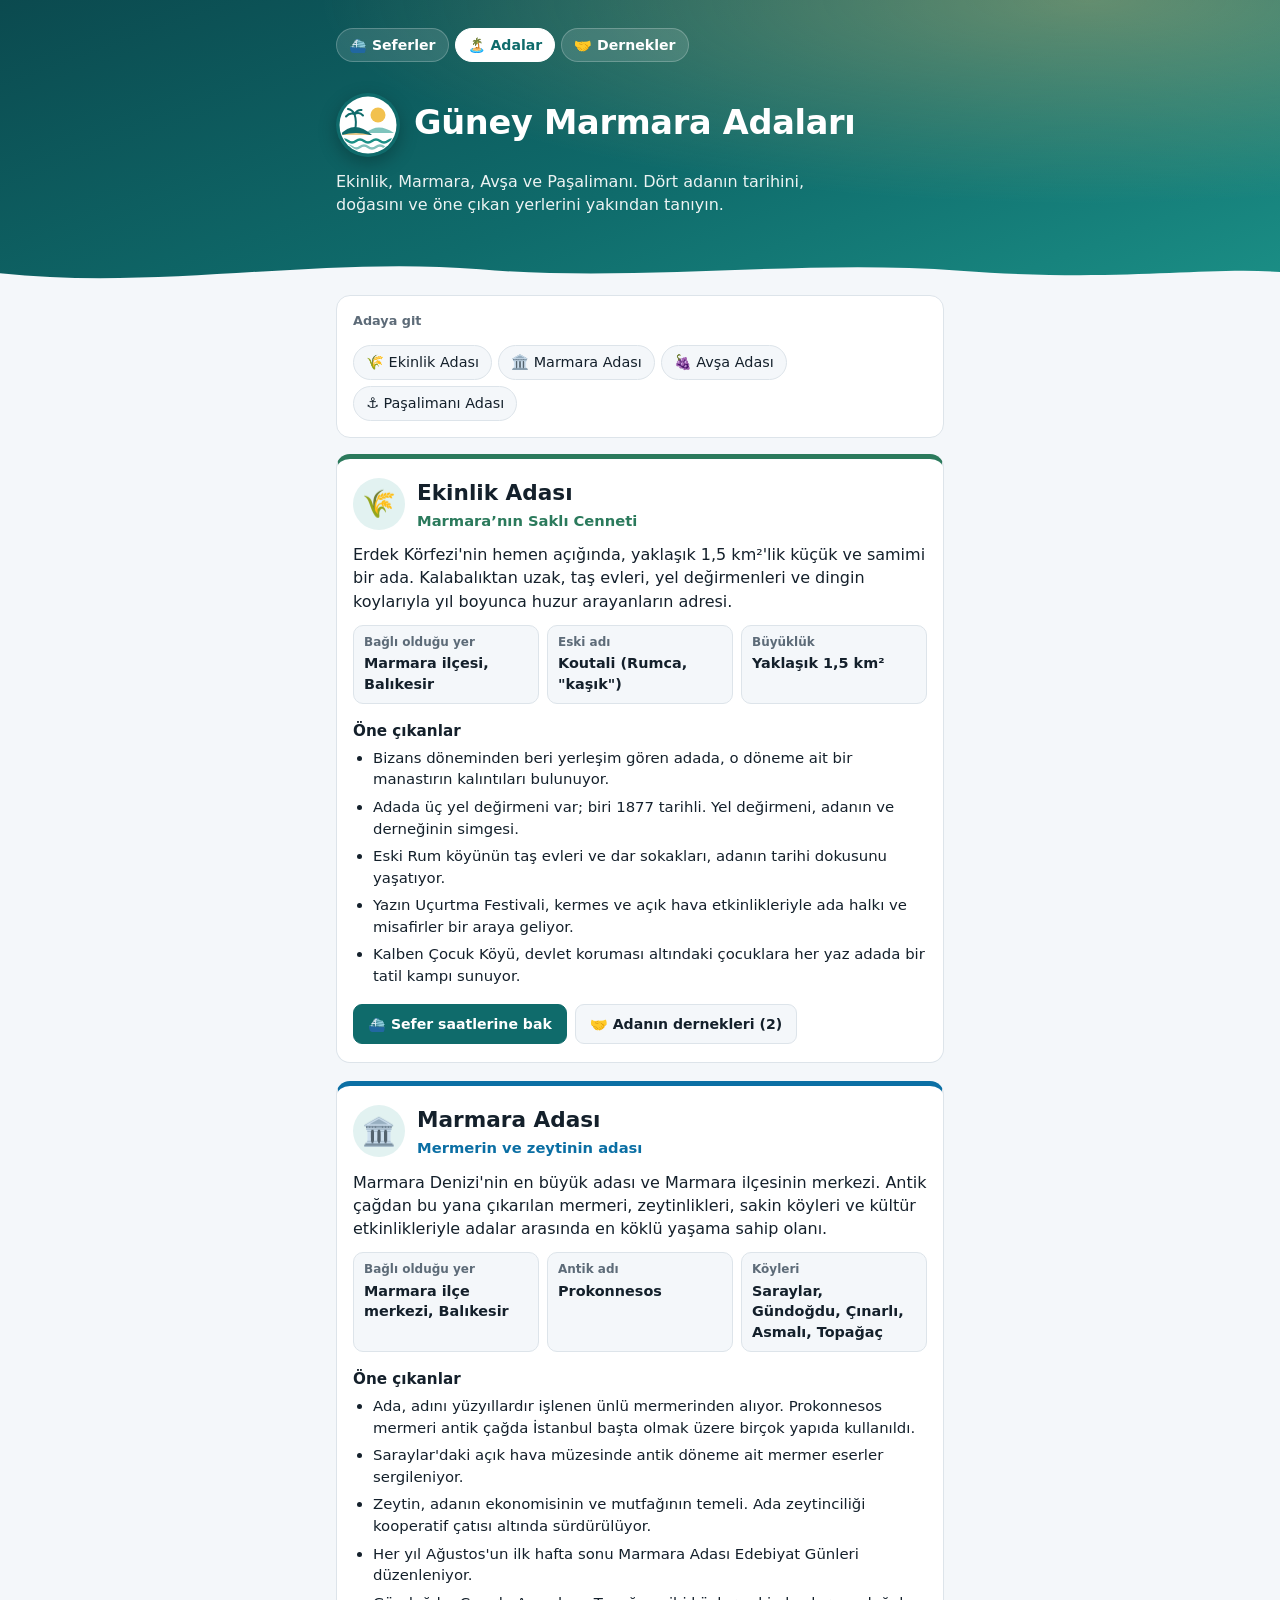
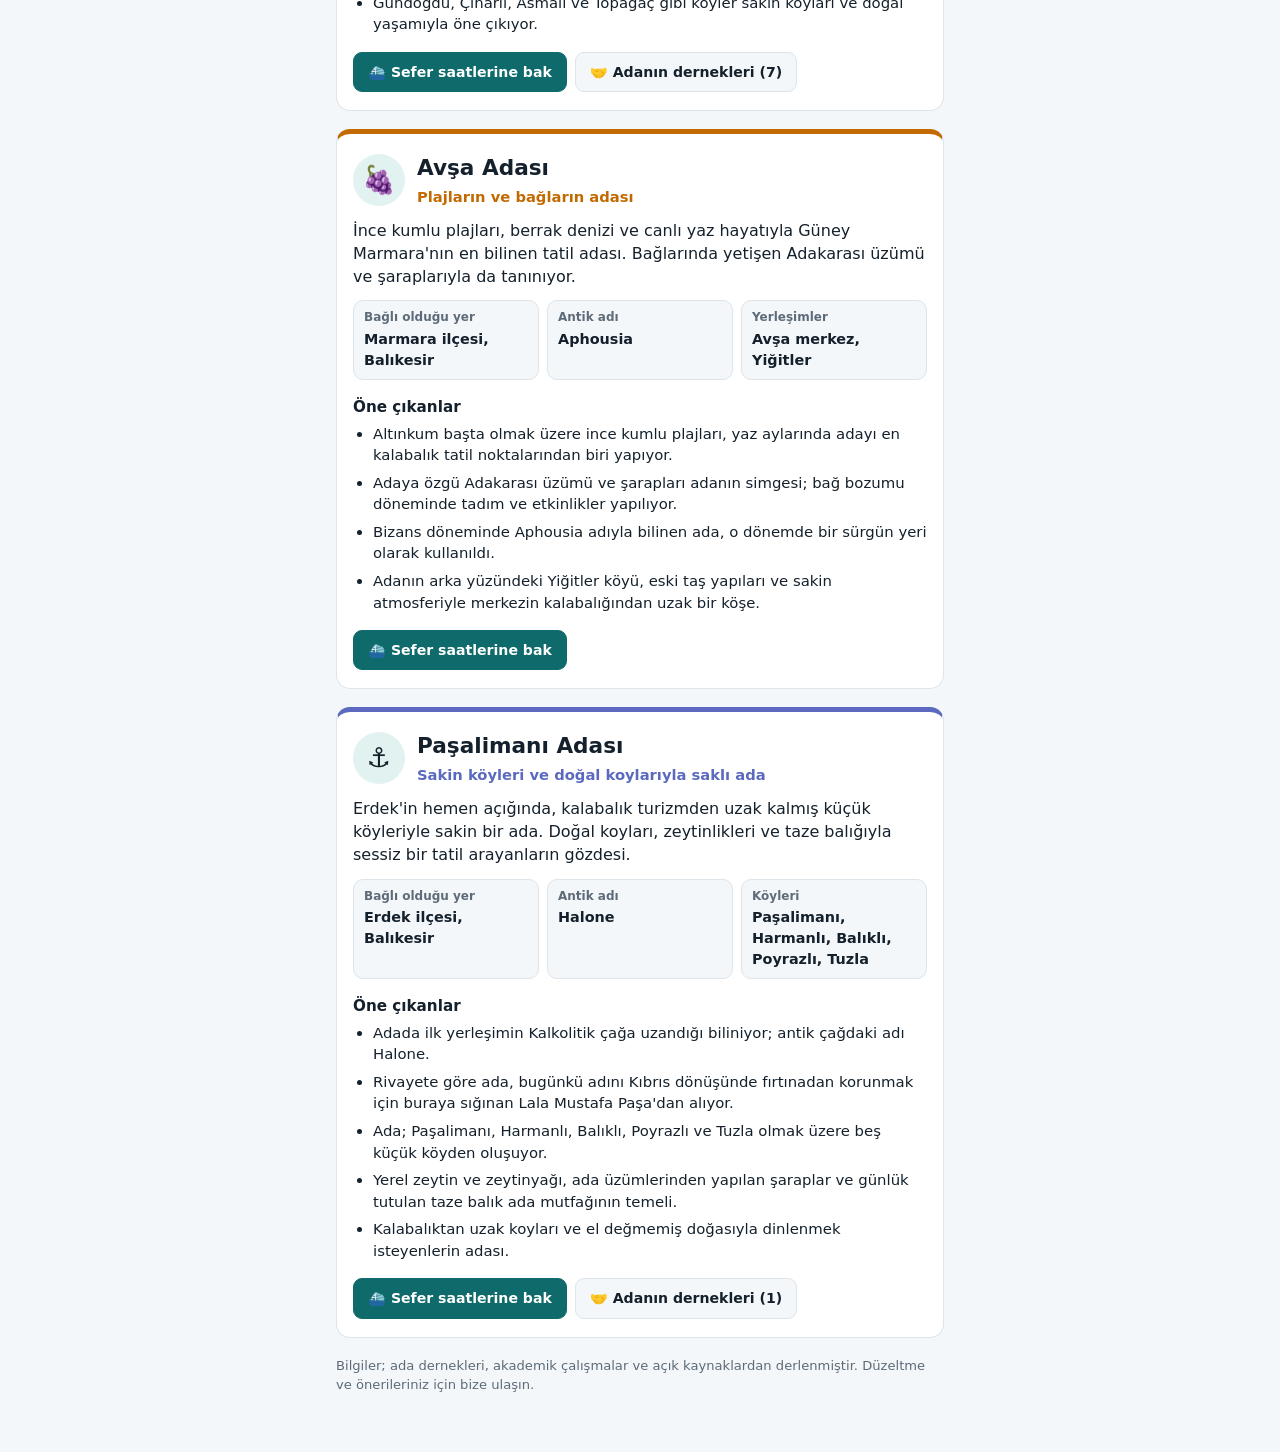
==== adalar.html @ de0a46d1 "Güney Marmara Adaları sitesinin ilk sürümü Sefer saatleri (Gestaş, Marmara RoRo, CNR RoRo), adalar v" ====
<!doctype html>
<html lang="tr">
<head>
<meta charset="utf-8">
<meta name="viewport" content="width=device-width, initial-scale=1">
<title>Güney Marmara Adaları</title>
<link rel="icon" href="assets/logo-ada.svg" type="image/svg+xml">
<link rel="stylesheet" href="assets/stil.css">
</head>
<body class="tema-ada">
<header class="hero">
  <div class="hero-ic">
    <nav class="menu" aria-label="Site menüsü">
      <a href="index.html">⛴️ Seferler</a>
      <a href="adalar.html" aria-current="page">🏝️ Adalar</a>
      <a href="dernekler.html">🤝 Dernekler</a>
    </nav>
    <div class="hero-baslik">
      <img class="logo" src="assets/logo-ada.svg" alt="" width="64" height="64">
      <h1>Güney Marmara Adaları</h1>
    </div>
    <p class="hero-alt">Ekinlik, Marmara, Avşa ve Paşalimanı. Dört adanın tarihini, doğasını ve öne çıkan yerlerini yakından tanıyın.</p>
  </div>
  <svg class="hero-dalga" viewBox="0 0 1440 60" preserveAspectRatio="none" aria-hidden="true">
    <path d="M0,32 C180,58 360,6 540,26 C720,46 900,10 1080,28 C1260,46 1350,22 1440,30 L1440,60 L0,60 Z"></path>
  </svg>
</header>
<main>
  <section class="card">
    <div class="filters-title" style="margin-top:0">Adaya git</div>
    <div class="chips" id="atla"></div>
  </section>
  <div id="adalar"></div>
  <footer><div>Bilgiler; ada dernekleri, akademik çalışmalar ve açık kaynaklardan derlenmiştir. Düzeltme ve önerileriniz için bize ulaşın.</div></footer>
</main>

<script src="data/seferler.js"></script>
<script src="data/dernekler.js"></script>
<script src="data/adalar.js"></script>
<script>
  const $ = id => document.getElementById(id);
  const kacis = s => String(s).replace(/[&<>"]/g, c => ({ "&": "&amp;", "<": "&lt;", ">": "&gt;", '"': "&quot;" })[c]);
  const sefer = window.SEFER_VERISI, dernek = window.DERNEK_VERISI;

  $("atla").innerHTML = ADA_VERISI.adalar.map(a => `<a class="chip" style="text-decoration:none" href="#${a.id}">${a.simge} ${kacis(a.ad)}</a>`).join("");

  $("adalar").innerHTML = ADA_VERISI.adalar.map(a => {
    const dSayi = dernek.dernekler.filter(d => d.ada === a.dernekAdi).length;
    return `
    <article class="ada" id="${a.id}" style="--adarenk:${a.renk}">
      <div class="ada-bas">
        <span class="ada-simge" aria-hidden="true">${a.simge}</span>
        <div>
          <h2>${kacis(a.ad)}</h2>
          <p class="ada-slogan">${kacis(a.slogan)}</p>
        </div>
      </div>
      <p class="ada-ozet">${kacis(a.ozet)}</p>
      <dl class="ada-bilgi">${a.bilgiler.map(([k, v]) => `<div><dt>${kacis(k)}</dt><dd>${kacis(v)}</dd></div>`).join("")}</dl>
      <h3>Öne çıkanlar</h3>
      <ul class="ada-liste">${a.onecikanlar.map(o => `<li>${kacis(o)}</li>`).join("")}</ul>
      <div class="ada-dugmeler">
        <a class="ana" href="index.html?nereden=${a.seferNereden}&nereye=${a.iskeleler[0]}">⛴️ Sefer saatlerine bak</a>
        ${dSayi ? `<a href="dernekler.html?ada=${encodeURIComponent(a.dernekAdi)}">🤝 Adanın dernekleri (${dSayi})</a>` : ""}
      </div>
    </article>`;
  }).join("");
</script>
</body>
</html>
---- assets/stil.css ----
:root {
  --bg: #f4f7fa; --card: #ffffff; --text: #14202b; --muted: #5d6b78;
  --line: #dde4ea; --accent: #0b6fa4; --accent-soft: #e3f1f9; --warn: #8a5a00; --warn-bg: #fff4dc;
  --car: #1d7a46; --car-bg: #e2f4ea; --foot: #6b4fa8; --foot-bg: #eee8f8;
}
@media (prefers-color-scheme: dark) {
  :root {
    --bg: #0f161c; --card: #18222b; --text: #e6edf2; --muted: #93a2ae;
    --line: #2a3742; --accent: #4fb3e8; --accent-soft: #15303f; --warn: #f3c46b; --warn-bg: #352a12;
    --car: #6fd39b; --car-bg: #133222; --foot: #b9a4ee; --foot-bg: #2a2340;
  }
}
* { box-sizing: border-box; }
body { margin: 0; background: var(--bg); color: var(--text);
  font: 16px/1.45 system-ui, -apple-system, "Segoe UI", Roboto, sans-serif; }
main { max-width: 640px; margin: 0 auto; padding: 20px 16px 48px; }
h1 { font-size: 1.5rem; margin: 0 0 4px; }
.sub { color: var(--muted); margin: 0 0 20px; font-size: .95rem; }
.card { background: var(--card); border: 1px solid var(--line); border-radius: 14px; padding: 16px; margin-bottom: 16px; }
.row { display: grid; grid-template-columns: 1fr auto 1fr; gap: 8px; align-items: end; }
label.l { display: block; font-size: .8rem; color: var(--muted); margin-bottom: 4px; font-weight: 600; }
select { width: 100%; font: inherit; padding: 10px; border-radius: 10px; border: 1px solid var(--line);
  background: var(--bg); color: var(--text); }
button { font: inherit; cursor: pointer; }
.swap { border: 1px solid var(--line); background: var(--bg); color: var(--text); border-radius: 10px;
  width: 44px; height: 44px; font-size: 1.1rem; }
.chips { display: flex; gap: 6px; flex-wrap: wrap; margin-top: 14px; }
.chip { border: 1px solid var(--line); background: var(--bg); color: var(--text); border-radius: 999px;
  padding: 6px 12px; font-size: .9rem; display: inline-flex; align-items: center; gap: 6px; }
.chip[aria-pressed="true"] { background: var(--accent); border-color: var(--accent); color: #fff; }
.chip.op[aria-pressed="false"] { opacity: .5; text-decoration: line-through; }
.chip.op[aria-pressed="true"] { background: var(--card); color: var(--text); border-color: var(--opc); box-shadow: inset 0 0 0 1px var(--opc); }
.dot { width: 10px; height: 10px; border-radius: 50%; background: var(--opc); flex: none; }
.filters-title { font-size: .8rem; color: var(--muted); font-weight: 600; margin-top: 14px; }
h2 { font-size: 1.05rem; margin: 0 0 12px; }
.trip { display: grid; grid-template-columns: 1fr auto; gap: 4px 12px; padding: 12px 12px 12px 14px;
  border: 1px solid var(--line); border-left: 5px solid var(--opc); border-radius: 10px; margin-bottom: 10px; }
.t-dep { font-size: 1.5rem; font-weight: 700; font-variant-numeric: tabular-nums; line-height: 1.2; }
.t-arr { text-align: right; color: var(--muted); font-size: .85rem; font-variant-numeric: tabular-nums; }
.t-arr b { color: var(--text); font-size: 1rem; }
.t-meta { grid-column: 1 / -1; display: flex; flex-wrap: wrap; gap: 6px; align-items: center; font-size: .82rem; color: var(--muted); }
.opname { font-weight: 700; color: var(--opc); font-size: .9rem; }
.badge { border-radius: 6px; padding: 2px 8px; font-size: .78rem; font-weight: 600; }
.badge.car { background: var(--car-bg); color: var(--car); }
.badge.foot { background: var(--foot-bg); color: var(--foot); }
.empty { color: var(--muted); padding: 8px 0; }
.note { background: var(--warn-bg); color: var(--warn); border-radius: 10px; padding: 10px 12px; font-size: .88rem; margin-bottom: 16px; }
.note a { color: inherit; }
table { width: 100%; border-collapse: collapse; font-size: .9rem; font-variant-numeric: tabular-nums; margin-bottom: 16px; }
td { padding: 6px 4px; border-top: 1px solid var(--line); vertical-align: top; }
td.tm { font-weight: 600; white-space: nowrap; width: 1%; }
tr.off td { color: var(--muted); opacity: .55; }
tr.hit td { background: var(--accent-soft); }
.ophead { display: flex; align-items: center; gap: 8px; margin: 4px 0 6px; font-weight: 700; }
details summary { cursor: pointer; font-weight: 600; }
footer { color: var(--muted); font-size: .82rem; }
footer a { color: var(--accent); }
footer > div { margin-bottom: 10px; }
a.tel { color: var(--accent); text-decoration: none; font-weight: 600; white-space: nowrap; }
a.tel:hover { text-decoration: underline; }
.hava { display: grid; grid-template-columns: 1fr 1fr; gap: 10px; }
.hv, .hv-deniz { border: 1px solid var(--line); border-radius: 10px; padding: 10px 12px; min-width: 0; }
.hv-deniz { margin-top: 10px; }
.hv.uyari, .hv-deniz.uyari { border-color: var(--warn); background: var(--warn-bg); }
.hv-ad { font-size: .8rem; color: var(--muted); font-weight: 600; }
.hv-ad span { font-weight: 400; }
.hv-ust { display: flex; align-items: center; gap: 8px; margin: 4px 0 2px; }
.hv-ikon { font-size: 1.8rem; line-height: 1; }
.hv-derece { font-size: 1.5rem; font-weight: 700; font-variant-numeric: tabular-nums; }
.hv-derece small { font-size: .95rem; color: var(--muted); font-weight: 600; }
.hv-satir { font-size: .82rem; color: var(--muted); }
.hv-satir b { color: var(--text); }
.hv-deniz .hv-liste { margin-top: 6px; }
.hv-liste { display: grid; grid-template-columns: auto 1fr; gap: 6px 12px; margin: 0; font-size: .9rem; }
.hv-liste dt { color: var(--muted); white-space: nowrap; }
.hv-liste dd { margin: 0; }
.hv-bofor { display: inline-block; font-size: .75rem; font-weight: 700; padding: 1px 6px; border-radius: 6px; background: var(--accent-soft); color: var(--accent); }
.hv-uyari { font-size: .85rem; color: var(--warn); font-weight: 700; margin-top: 8px; }
.t-alt { justify-content: space-between; margin-top: 4px; }
a.bilet { margin-left: auto; background: var(--opc); color: #fff; text-decoration: none; font-weight: 700;
  font-size: .85rem; padding: 7px 14px; border-radius: 8px; white-space: nowrap; }
a.bilet:hover { filter: brightness(1.1); }
.dy-firma { border: 1px solid var(--line); border-left: 5px solid var(--opc); border-radius: 10px; padding: 10px 12px; margin-bottom: 8px; }
.dy-firma .ophead { margin: 0 0 4px; }
.dy { padding: 6px 0; border-top: 1px solid var(--line); font-size: .9rem; }
.dy:first-of-type { border-top: 0; }
.dy-metin { margin-top: 2px; }
.dy-yok { margin: 0; font-size: .88rem; color: var(--muted); }
.dy-tur { display: inline-block; font-size: .75rem; font-weight: 700; padding: 1px 8px; border-radius: 6px;
  background: var(--car-bg); color: var(--car); margin-right: 6px; }
.dy-tur.iptal { background: var(--warn-bg); color: var(--warn); }
.small { font-size: .8rem; color: var(--muted); margin: 4px 0 0; }
.hero { position: relative; color: #fff; overflow: hidden;
  background: radial-gradient(120% 140% at 85% 0%, #2bb3c9 0%, transparent 55%), linear-gradient(160deg, #0a4f7c 0%, #0b6fa4 55%, #1592b8 100%); }
.hero-ic { max-width: 640px; margin: 0 auto; padding: 28px 16px 52px; position: relative; z-index: 1; }
.hero-ust { display: inline-block; font-size: .8rem; font-weight: 600; letter-spacing: .3px;
  background: rgba(255,255,255,.16); border: 1px solid rgba(255,255,255,.25); border-radius: 999px; padding: 4px 12px; }
.hero h1 { font-size: clamp(1.6rem, 6vw, 2.2rem); line-height: 1.15; margin: 4px 0 8px; letter-spacing: -.3px; }
.hero-alt { margin: 0; font-size: 1rem; opacity: .92; max-width: 520px; }
.hero-baslik { display: flex; align-items: center; gap: 14px; }
.logo { width: 64px; height: 64px; flex: none; border-radius: 50%; box-shadow: 0 6px 18px rgba(0,0,0,.25); }
@media (max-width: 420px) { .logo { width: 52px; height: 52px; } }
.hero-dalga { position: absolute; left: 0; bottom: -1px; width: 100%; height: 40px; }
.hero-dalga path { fill: var(--bg); }
main { padding-top: 4px; }

/* Site menüsü (başlık içinde) */
.menu { display: flex; gap: 6px; flex-wrap: wrap; margin-bottom: 18px; }
.menu a { color: #fff; text-decoration: none; font-size: .88rem; font-weight: 600; padding: 6px 12px; border-radius: 999px;
  background: rgba(255,255,255,.12); border: 1px solid rgba(255,255,255,.22); }
.menu a:hover { background: rgba(255,255,255,.22); }
.menu a[aria-current="page"] { background: #fff; color: #0a4f7c; border-color: #fff; }

/* Dernekler sayfası */
.filtre-ada { margin-top: 0; }
.dernek { border: 1px solid var(--line); border-radius: 12px; padding: 16px; margin-bottom: 12px; background: var(--card); }
.dernek-ust { display: flex; align-items: flex-start; justify-content: space-between; gap: 10px; }
.dernek h2 { font-size: 1.05rem; margin: 0; line-height: 1.3; }
.ada-rozet { flex: none; font-size: .78rem; font-weight: 700; padding: 3px 10px; border-radius: 999px; background: var(--accent-soft); color: var(--accent); white-space: nowrap; }
.dernek-konum { font-size: .82rem; color: var(--muted); margin: 4px 0 0; }
.dernek p.tanim { margin: 10px 0 0; font-size: .93rem; }
.dernek-calisma { display: flex; flex-wrap: wrap; gap: 6px; margin-top: 10px; }
.dernek-calisma span { font-size: .78rem; padding: 3px 8px; border-radius: 6px; background: var(--bg); border: 1px solid var(--line); color: var(--muted); }
.dernek-linkler { display: flex; flex-wrap: wrap; gap: 8px; margin-top: 14px; }
.dernek-linkler a { font-size: .85rem; font-weight: 600; text-decoration: none; padding: 7px 12px; border-radius: 8px; border: 1px solid var(--line); color: var(--text); background: var(--bg); }
.dernek-linkler a.ana { background: var(--accent); border-color: var(--accent); color: #fff; }
.dernek-linkler a:hover { filter: brightness(1.05); border-color: var(--accent); }

/* Dernekler sayfası teması: kum beji */
.tema-dernek { --accent: #7d6a50; --accent-soft: #f4efe6; }
@media (prefers-color-scheme: dark) { .tema-dernek { --accent: #d6c3a3; --accent-soft: #332b20; } }
.tema-dernek .hero {
  background: radial-gradient(120% 140% at 85% 0%, rgba(255,255,255,.18) 0%, transparent 50%), linear-gradient(160deg, #6b5a45 0%, #8f7a5e 55%, #b4a083 100%); }
.tema-dernek .menu a[aria-current="page"] { color: #6b5a45; }
.tema-dernek .chip[aria-pressed="true"] { background: var(--accent); border-color: var(--accent); color: #fff; }
@media (prefers-color-scheme: dark) { .tema-dernek .chip[aria-pressed="true"], .tema-dernek .dernek-linkler a.ana { color: #0f161c; } }
.dernek-logo { width: 64px; height: 64px; flex: none; object-fit: contain; border-radius: 12px; background: #fff; border: 1px solid var(--line); padding: 4px; }
.dernek-bas { display: flex; gap: 12px; align-items: center; min-width: 0; }
@media (max-width: 420px) { .dernek-ust { flex-direction: column-reverse; } }
.dernek-logo-yok { display: flex; align-items: center; justify-content: center; font-weight: 800; font-size: 1.3rem; letter-spacing: .5px;
  color: #fff; background: var(--accent); border-color: var(--accent); }

/* Adalar sayfası teması: deniz turkuazı ve kum */
.tema-ada { --accent: #0f6b6b; --accent-soft: #e2f2f1; }
@media (prefers-color-scheme: dark) { .tema-ada { --accent: #5fc9c3; --accent-soft: #123536; } }
.tema-ada .hero {
  background: radial-gradient(120% 140% at 85% 0%, rgba(240,200,120,.38) 0%, transparent 50%), linear-gradient(160deg, #0b4a4f 0%, #0f6b6b 55%, #1b8f86 100%); }
.tema-ada .menu a[aria-current="page"] { color: #0f6b6b; }
.ada-atla { display: flex; flex-wrap: wrap; gap: 8px; margin-top: 16px; }
.ada-atla a { color: #fff; text-decoration: none; font-weight: 600; font-size: .88rem; padding: 6px 12px; border-radius: 8px; background: rgba(0,0,0,.18); }
.ada-atla a:hover { background: rgba(0,0,0,.28); }
.ada { background: var(--card); border: 1px solid var(--line); border-top: 5px solid var(--adarenk); border-radius: 14px; padding: 18px 16px; margin-bottom: 18px; scroll-margin-top: 12px; }
.ada-bas { display: flex; align-items: center; gap: 12px; }
.ada-simge { width: 52px; height: 52px; flex: none; display: flex; align-items: center; justify-content: center; font-size: 1.7rem; border-radius: 50%; background: var(--accent-soft); }
.ada h2 { font-size: 1.35rem; margin: 0; }
.ada-slogan { margin: 2px 0 0; color: var(--adarenk); font-weight: 600; font-size: .92rem; }
@media (prefers-color-scheme: dark) { .ada-slogan { color: var(--accent); } }
.ada-ozet { margin: 12px 0; }
.ada-bilgi { display: grid; grid-template-columns: repeat(auto-fit, minmax(170px, 1fr)); gap: 8px; margin: 0 0 6px; }
.ada-bilgi div { background: var(--bg); border: 1px solid var(--line); border-radius: 10px; padding: 8px 10px; }
.ada-bilgi dt { font-size: .75rem; color: var(--muted); font-weight: 600; }
.ada-bilgi dd { margin: 2px 0 0; font-size: .9rem; font-weight: 600; }
.ada h3 { font-size: .95rem; margin: 16px 0 6px; }
.ada-liste { margin: 0; padding-left: 20px; }
.ada-liste li { margin-bottom: 6px; font-size: .93rem; }
.ada-dugmeler { display: flex; flex-wrap: wrap; gap: 8px; margin-top: 16px; }
.ada-dugmeler a { font-size: .88rem; font-weight: 600; text-decoration: none; padding: 9px 14px; border-radius: 9px; border: 1px solid var(--line); color: var(--text); background: var(--bg); }
.ada-dugmeler a.ana { background: var(--accent); border-color: var(--accent); color: #fff; }
@media (prefers-color-scheme: dark) { .ada-dugmeler a.ana { color: #0f161c; } }

/* Tüm sayfalarda başlık alanı aynı boyutta: başlık 2 satır, alt yazı 3 satır yer kaplar */
.hero h1 { font-size: clamp(1.3rem, 5.5vw, 2.1rem); min-height: 2.3em; display: flex; align-items: center; margin: 4px 0 8px; }
.hero-alt { min-height: 4.35em; }

/* Dernek kartları ve ada düğmeleri: her ada kendi rengiyle (Adalar sayfasındaki renkler) */
.dernek-renkli { border-left: 5px solid var(--accent); }
.dernek-renkli .ada-rozet { background: var(--accent-soft); color: var(--accent); }
.ada-chip:not([aria-pressed="true"]) { border-color: var(--accent); }
@media (prefers-color-scheme: dark) {
  .dernek-renkli .ada-rozet { color: #fff; background: var(--accent); }
  .tema-dernek .dernek-renkli .dernek-linkler a.ana, .tema-dernek .ada-chip[aria-pressed="true"] { color: #fff; }
}
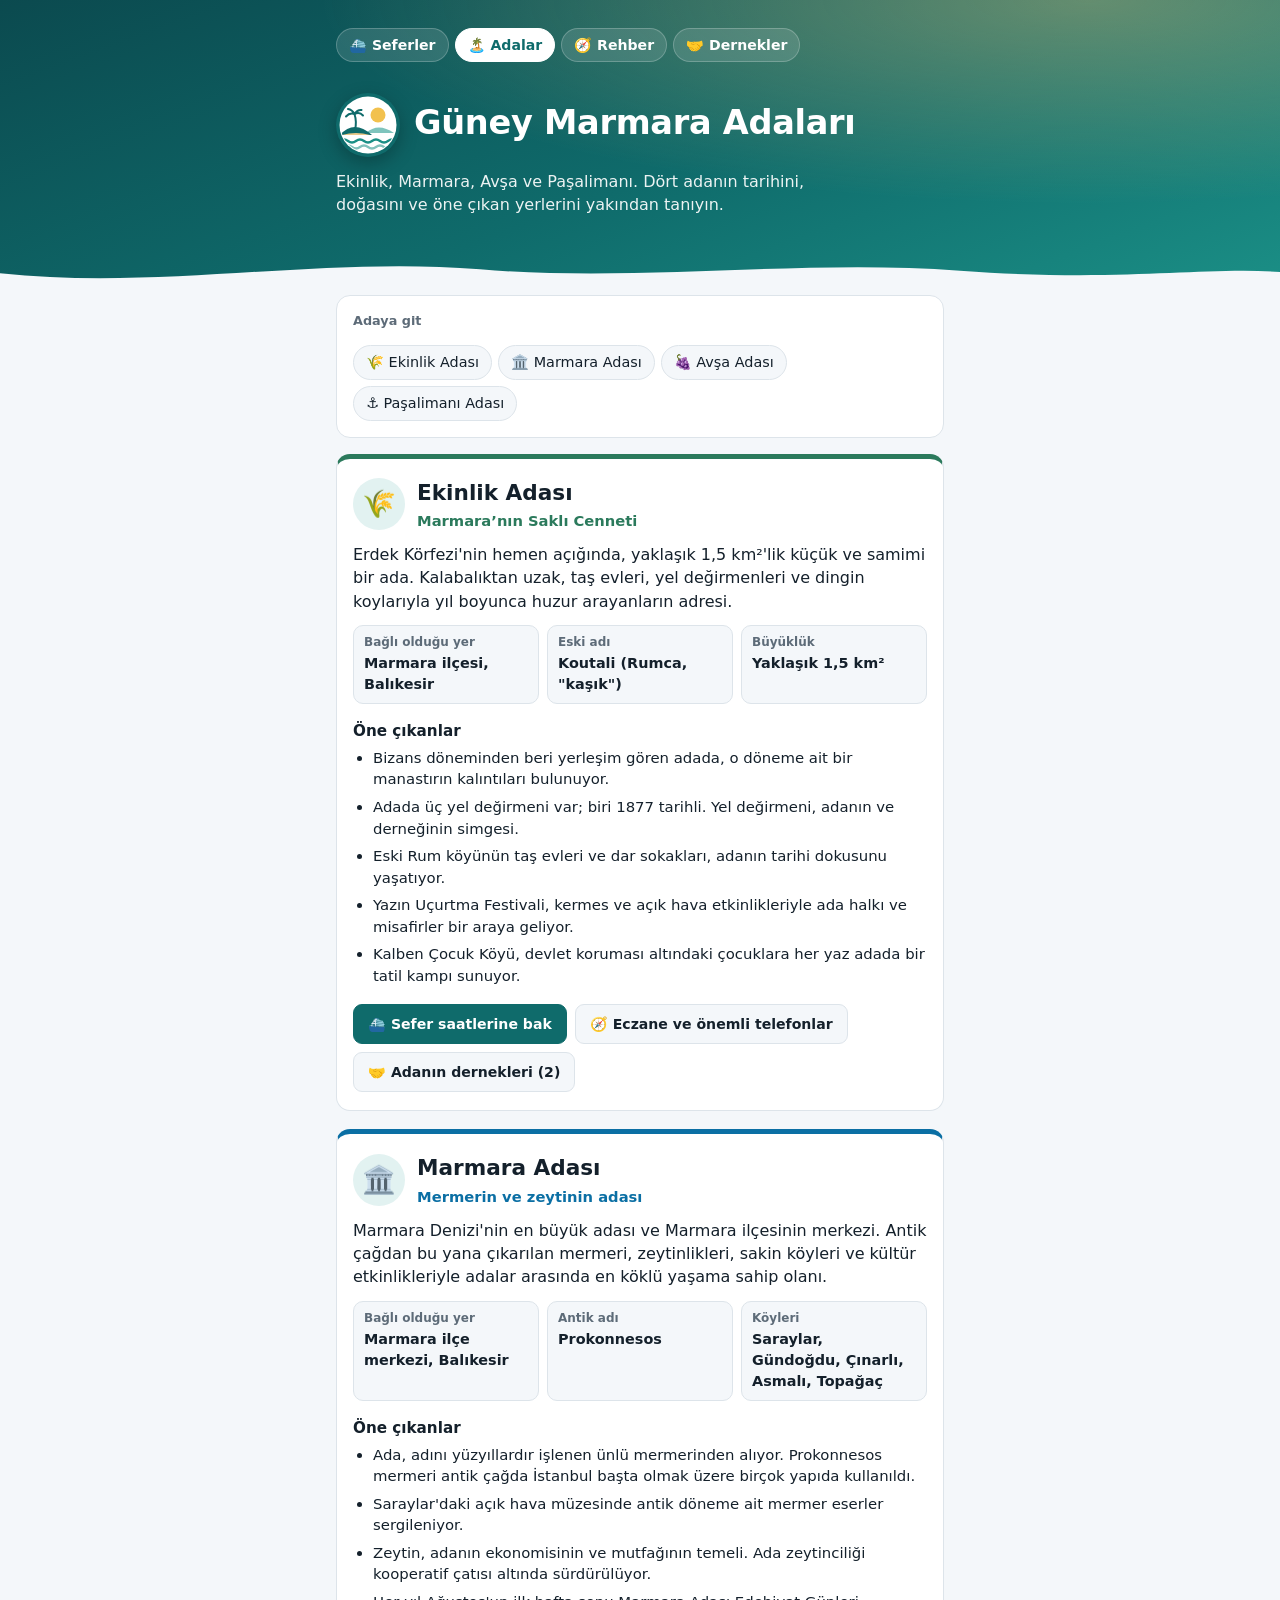
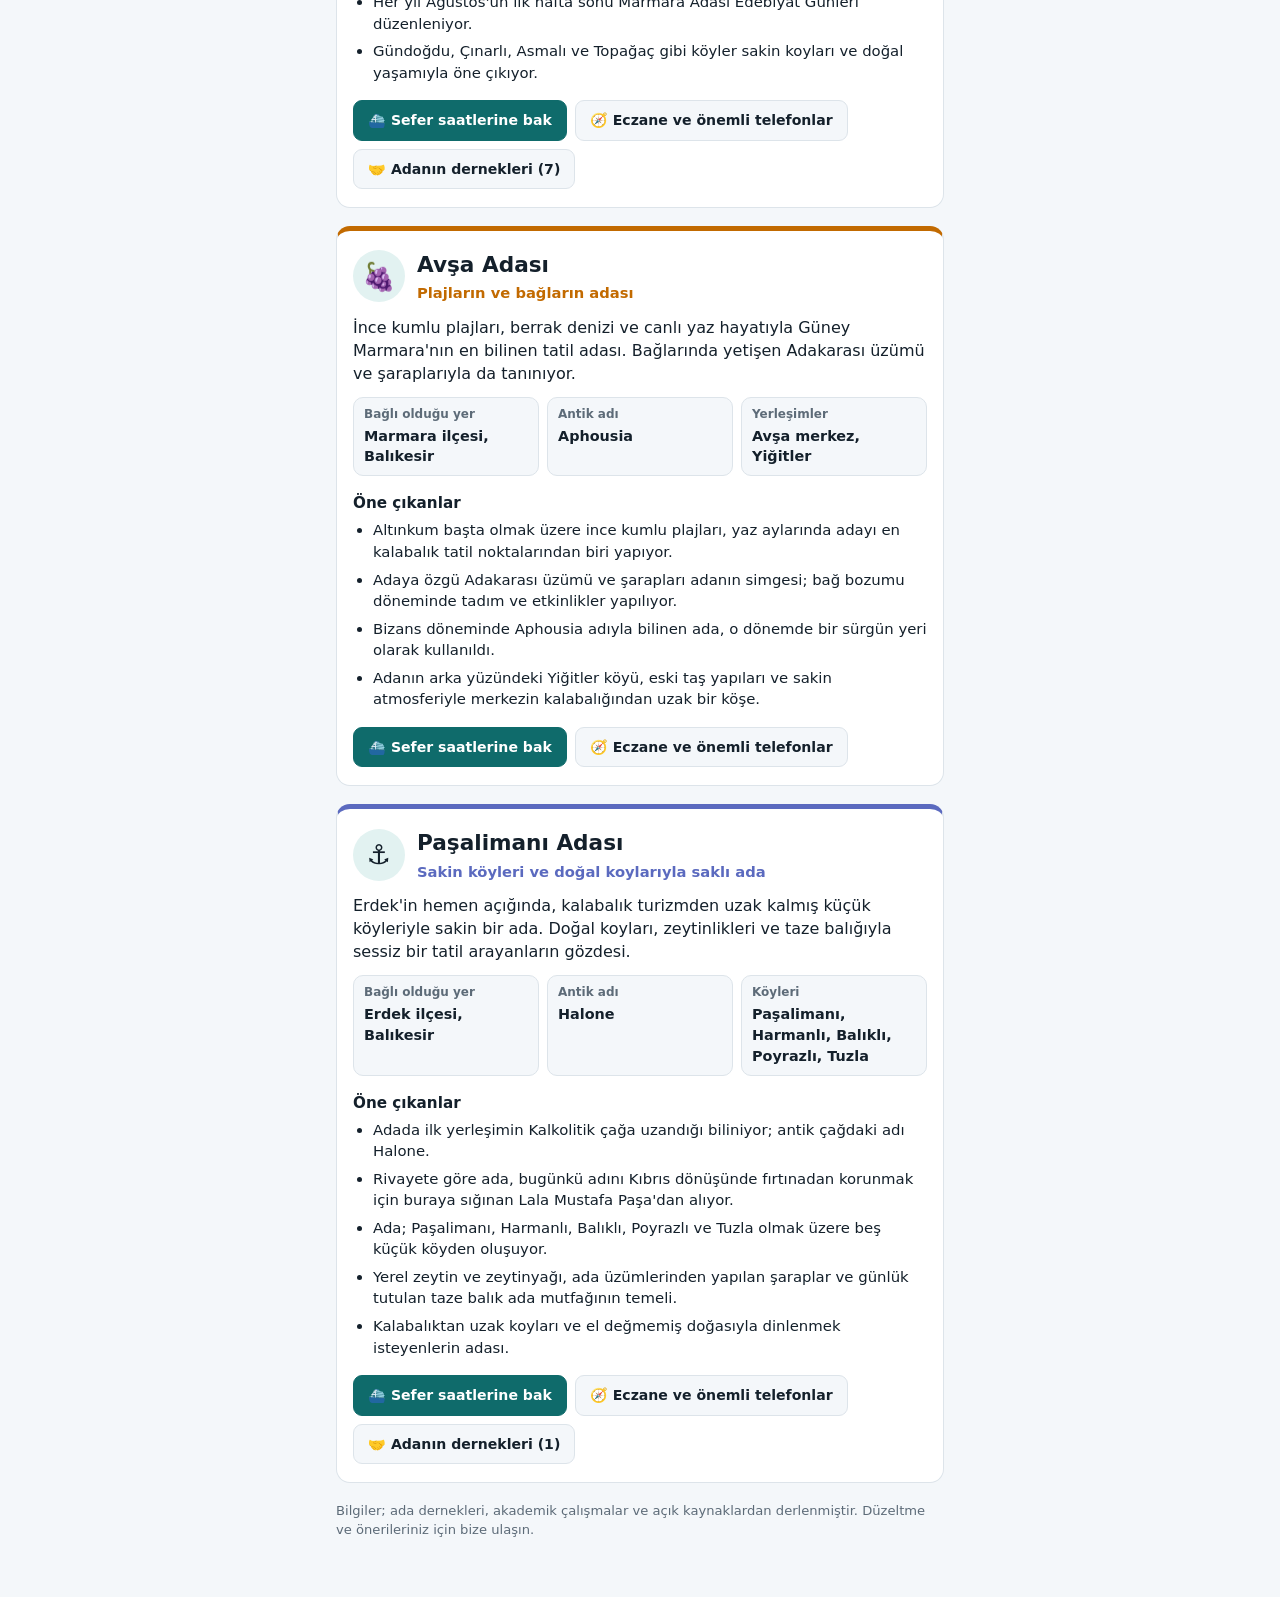
==== commit c85f7b14: "Ada rehberi, adalardaki nöbetçi eczane ve İDO yaz seferleri - rehber.html: her ada için önemli telef" ====
--- a/adalar.html
+++ b/adalar.html
@@ -6,6 +6,13 @@
 <title>Güney Marmara Adaları</title>
 <link rel="icon" href="assets/logo-ada.svg" type="image/svg+xml">
 <link rel="stylesheet" href="assets/stil.css">
+<link rel="manifest" href="manifest.webmanifest">
+<meta name="theme-color" content="#0b3a5b">
+<link rel="apple-touch-icon" href="assets/ikon/apple-touch-icon.png">
+<meta name="apple-mobile-web-app-title" content="Adalar">
+<meta name="apple-mobile-web-app-capable" content="yes">
+<meta name="mobile-web-app-capable" content="yes">
+<script src="assets/pwa.js"></script>
 </head>
 <body class="tema-ada">
 <header class="hero">
@@ -13,6 +20,7 @@
     <nav class="menu" aria-label="Site menüsü">
       <a href="index.html">⛴️ Seferler</a>
       <a href="adalar.html" aria-current="page">🏝️ Adalar</a>
+      <a href="rehber.html">🧭 Rehber</a>
       <a href="dernekler.html">🤝 Dernekler</a>
     </nav>
     <div class="hero-baslik">
@@ -61,6 +69,7 @@
       <ul class="ada-liste">${a.onecikanlar.map(o => `<li>${kacis(o)}</li>`).join("")}</ul>
       <div class="ada-dugmeler">
         <a class="ana" href="index.html?nereden=${a.seferNereden}&nereye=${a.iskeleler[0]}">⛴️ Sefer saatlerine bak</a>
+        <a href="rehber.html?ada=${a.id}">🧭 Eczane ve önemli telefonlar</a>
         ${dSayi ? `<a href="dernekler.html?ada=${encodeURIComponent(a.dernekAdi)}">🤝 Adanın dernekleri (${dSayi})</a>` : ""}
       </div>
     </article>`;
--- a/assets/stil.css
+++ b/assets/stil.css
@@ -80,6 +80,51 @@
 a.bilet { margin-left: auto; background: var(--opc); color: #fff; text-decoration: none; font-weight: 700;
   font-size: .85rem; padding: 7px 14px; border-radius: 8px; white-space: nowrap; }
 a.bilet:hover { filter: brightness(1.1); }
+/* Sefer kartı: takvim ve paylaş düğmeleri */
+.eylemler { display: flex; flex-wrap: wrap; gap: 6px; margin-left: auto; }
+.eylemler + a.bilet { margin-left: 0; }
+.eylem { font: inherit; font-size: .8rem; font-weight: 600; color: var(--text); background: var(--card);
+  border: 1px solid var(--line); border-radius: 8px; padding: 6px 10px; cursor: pointer; white-space: nowrap; }
+.eylem:hover { border-color: var(--opc); color: var(--opc); }
+/* "Şimdi": sonraki gemi kutusu */
+.simdi { display: flex; align-items: center; gap: 12px; margin: 0 0 12px; padding: 10px 14px;
+  background: var(--accent-soft); border: 1px solid var(--line); border-left: 5px solid var(--opc); border-radius: 10px; }
+.simdi-ikon { font-size: 1.6rem; line-height: 1; }
+.simdi-metin { flex: 1; min-width: 0; }
+.simdi-ust { font-size: .78rem; color: var(--muted); }
+.simdi-saat { font-size: 1.35rem; font-weight: 800; letter-spacing: .5px; }
+.simdi.yakin { background: var(--warn-bg); }
+.simdi.yakin b { color: var(--warn); }
+.simdi-git { font: inherit; font-size: .8rem; font-weight: 700; color: var(--accent); background: none;
+  border: 1px solid var(--accent); border-radius: 8px; padding: 5px 10px; cursor: pointer; }
+/* Yön takibi */
+.sonuc-ust { display: flex; align-items: center; justify-content: space-between; gap: 8px; flex-wrap: wrap; margin-bottom: 10px; }
+.sonuc-ust h2 { margin: 0; }
+.takip-dugme { font: inherit; font-size: .82rem; font-weight: 700; color: var(--accent); background: var(--card);
+  border: 1px solid var(--accent); border-radius: 999px; padding: 6px 12px; cursor: pointer; white-space: nowrap; }
+.takip-dugme[aria-pressed="true"] { background: var(--accent); color: #fff; }
+.takip { border: 1px solid var(--line); border-radius: 10px; padding: 10px 12px; margin-bottom: 8px; }
+.takip.uyari { background: var(--warn-bg); border-color: var(--warn); }
+.takip-ust { display: flex; align-items: center; gap: 8px; flex-wrap: wrap; }
+.takip-ust a { font-weight: 700; color: var(--text); text-decoration: none; }
+.takip-ust a:hover { text-decoration: underline; }
+.takip-durum { font-size: .82rem; color: var(--muted); }
+.takip.uyari .takip-durum { color: var(--warn); font-weight: 700; }
+.takip-sil { margin-left: auto; font: inherit; background: none; border: 0; color: var(--muted); cursor: pointer; padding: 2px 6px; font-size: 1rem; }
+.takip-duyuru { margin-top: 8px; padding: 8px 10px; border-left: 4px solid var(--opc); background: var(--card); border-radius: 6px; font-size: .88rem; }
+/* Uygulama (PWA): yükleme önerisi ve internet yok uyarısı */
+.yukle-serit { position: fixed; left: 12px; right: 12px; bottom: 12px; z-index: 50; max-width: 560px; margin: 0 auto;
+  display: flex; align-items: center; gap: 10px; padding: 10px 12px; background: var(--card); color: var(--text);
+  border: 1px solid var(--line); border-radius: 14px; box-shadow: 0 8px 28px rgba(0, 0, 0, .18); font-size: .85rem; }
+.yukle-serit img { border-radius: 50%; flex: none; }
+.yukle-metin { flex: 1; min-width: 0; }
+.yukle-evet { font: inherit; font-weight: 700; color: #fff; background: #0b3a5b; border: 0; border-radius: 8px; padding: 8px 14px; cursor: pointer; }
+.yukle-kapat { font: inherit; background: none; border: 0; color: var(--muted); cursor: pointer; font-size: 1rem; padding: 4px; }
+.cevrimdisi { position: sticky; top: 0; z-index: 60; background: var(--warn-bg); color: var(--warn); text-align: center;
+  font-size: .85rem; font-weight: 700; padding: 8px 12px; border-bottom: 1px solid var(--warn); }
+.trip.siradaki { box-shadow: 0 0 0 2px var(--opc); }
+.trip.siradaki .t-dep::after { content: "Sıradaki"; margin-left: 8px; vertical-align: middle; font-size: .7rem; font-weight: 700;
+  color: #fff; background: var(--opc); padding: 2px 7px; border-radius: 6px; }
 .dy-firma { border: 1px solid var(--line); border-left: 5px solid var(--opc); border-radius: 10px; padding: 10px 12px; margin-bottom: 8px; }
 .dy-firma .ophead { margin: 0 0 4px; }
 .dy { padding: 6px 0; border-top: 1px solid var(--line); font-size: .9rem; }
@@ -103,80 +148,102 @@
 .hero-dalga { position: absolute; left: 0; bottom: -1px; width: 100%; height: 40px; }
 .hero-dalga path { fill: var(--bg); }
 main { padding-top: 4px; }
+
+/* Site menüsü (başlık içinde) */
+.menu { display: flex; gap: 6px; flex-wrap: wrap; margin-bottom: 18px; }
+.menu a { color: #fff; text-decoration: none; font-size: .88rem; font-weight: 600; padding: 6px 12px; border-radius: 999px;
+  background: rgba(255,255,255,.12); border: 1px solid rgba(255,255,255,.22); }
+.menu a:hover { background: rgba(255,255,255,.22); }
+.menu a[aria-current="page"] { background: #fff; color: #0a4f7c; border-color: #fff; }
+
+/* Dernekler sayfası */
+.filtre-ada { margin-top: 0; }
+.dernek { border: 1px solid var(--line); border-radius: 12px; padding: 16px; margin-bottom: 12px; background: var(--card); }
+.dernek-ust { display: flex; align-items: flex-start; justify-content: space-between; gap: 10px; }
+.dernek h2 { font-size: 1.05rem; margin: 0; line-height: 1.3; }
+.ada-rozet { flex: none; font-size: .78rem; font-weight: 700; padding: 3px 10px; border-radius: 999px; background: var(--accent-soft); color: var(--accent); white-space: nowrap; }
+.dernek-konum { font-size: .82rem; color: var(--muted); margin: 4px 0 0; }
+.dernek p.tanim { margin: 10px 0 0; font-size: .93rem; }
+.dernek-calisma { display: flex; flex-wrap: wrap; gap: 6px; margin-top: 10px; }
+.dernek-calisma span { font-size: .78rem; padding: 3px 8px; border-radius: 6px; background: var(--bg); border: 1px solid var(--line); color: var(--muted); }
+.dernek-linkler { display: flex; flex-wrap: wrap; gap: 8px; margin-top: 14px; }
+.dernek-linkler a { font-size: .85rem; font-weight: 600; text-decoration: none; padding: 7px 12px; border-radius: 8px; border: 1px solid var(--line); color: var(--text); background: var(--bg); }
+.dernek-linkler a.ana { background: var(--accent); border-color: var(--accent); color: #fff; }
+.dernek-linkler a:hover { filter: brightness(1.05); border-color: var(--accent); }
+
+/* Dernekler sayfası teması: kum beji */
+.tema-dernek { --accent: #7d6a50; --accent-soft: #f4efe6; }
+@media (prefers-color-scheme: dark) { .tema-dernek { --accent: #d6c3a3; --accent-soft: #332b20; } }
+.tema-dernek .hero {
+  background: radial-gradient(120% 140% at 85% 0%, rgba(255,255,255,.18) 0%, transparent 50%), linear-gradient(160deg, #6b5a45 0%, #8f7a5e 55%, #b4a083 100%); }
+.tema-dernek .menu a[aria-current="page"] { color: #6b5a45; }
+.tema-dernek .chip[aria-pressed="true"] { background: var(--accent); border-color: var(--accent); color: #fff; }
+@media (prefers-color-scheme: dark) { .tema-dernek .chip[aria-pressed="true"], .tema-dernek .dernek-linkler a.ana { color: #0f161c; } }
+.dernek-logo { width: 64px; height: 64px; flex: none; object-fit: contain; border-radius: 12px; background: #fff; border: 1px solid var(--line); padding: 4px; }
+.dernek-bas { display: flex; gap: 12px; align-items: center; min-width: 0; }
+@media (max-width: 420px) { .dernek-ust { flex-direction: column-reverse; } }
+.dernek-logo-yok { display: flex; align-items: center; justify-content: center; font-weight: 800; font-size: 1.3rem; letter-spacing: .5px;
+  color: #fff; background: var(--accent); border-color: var(--accent); }
+
+/* Adalar sayfası teması: deniz turkuazı ve kum */
+.tema-ada { --accent: #0f6b6b; --accent-soft: #e2f2f1; }
+@media (prefers-color-scheme: dark) { .tema-ada { --accent: #5fc9c3; --accent-soft: #123536; } }
+.tema-ada .hero {
+  background: radial-gradient(120% 140% at 85% 0%, rgba(240,200,120,.38) 0%, transparent 50%), linear-gradient(160deg, #0b4a4f 0%, #0f6b6b 55%, #1b8f86 100%); }
+.tema-ada .menu a[aria-current="page"] { color: #0f6b6b; }
+.ada-atla { display: flex; flex-wrap: wrap; gap: 8px; margin-top: 16px; }
+.ada-atla a { color: #fff; text-decoration: none; font-weight: 600; font-size: .88rem; padding: 6px 12px; border-radius: 8px; background: rgba(0,0,0,.18); }
+.ada-atla a:hover { background: rgba(0,0,0,.28); }
+.ada { background: var(--card); border: 1px solid var(--line); border-top: 5px solid var(--adarenk); border-radius: 14px; padding: 18px 16px; margin-bottom: 18px; scroll-margin-top: 12px; }
+.ada-bas { display: flex; align-items: center; gap: 12px; }
+.ada-simge { width: 52px; height: 52px; flex: none; display: flex; align-items: center; justify-content: center; font-size: 1.7rem; border-radius: 50%; background: var(--accent-soft); }
+.ada h2 { font-size: 1.35rem; margin: 0; }
+.ada-slogan { margin: 2px 0 0; color: var(--adarenk); font-weight: 600; font-size: .92rem; }
+@media (prefers-color-scheme: dark) { .ada-slogan { color: var(--accent); } }
+.ada-ozet { margin: 12px 0; }
+.ada-bilgi { display: grid; grid-template-columns: repeat(auto-fit, minmax(170px, 1fr)); gap: 8px; margin: 0 0 6px; }
+.ada-bilgi div { background: var(--bg); border: 1px solid var(--line); border-radius: 10px; padding: 8px 10px; }
+.ada-bilgi dt { font-size: .75rem; color: var(--muted); font-weight: 600; }
+.ada-bilgi dd { margin: 2px 0 0; font-size: .9rem; font-weight: 600; }
+.ada h3 { font-size: .95rem; margin: 16px 0 6px; }
+.ada-liste { margin: 0; padding-left: 20px; }
+.ada-liste li { margin-bottom: 6px; font-size: .93rem; }
+.ada-dugmeler { display: flex; flex-wrap: wrap; gap: 8px; margin-top: 16px; }
+.ada-dugmeler a { font-size: .88rem; font-weight: 600; text-decoration: none; padding: 9px 14px; border-radius: 9px; border: 1px solid var(--line); color: var(--text); background: var(--bg); }
+.ada-dugmeler a.ana { background: var(--accent); border-color: var(--accent); color: #fff; }
+@media (prefers-color-scheme: dark) { .ada-dugmeler a.ana { color: #0f161c; } }
+
+/* Tüm sayfalarda başlık alanı aynı boyutta: başlık 2 satır, alt yazı 3 satır yer kaplar */
+.hero h1 { font-size: clamp(1.3rem, 5.5vw, 2.1rem); min-height: 2.3em; display: flex; align-items: center; margin: 4px 0 8px; }
+.hero-alt { min-height: 4.35em; }
+
+/* Dernek kartları ve ada düğmeleri: her ada kendi rengiyle (Adalar sayfasındaki renkler) */
+.dernek-renkli { border-left: 5px solid var(--accent); }
+.dernek-renkli .ada-rozet { background: var(--accent-soft); color: var(--accent); }
+.ada-chip:not([aria-pressed="true"]) { border-color: var(--accent); }
+@media (prefers-color-scheme: dark) {
+  .dernek-renkli .ada-rozet { color: #fff; background: var(--accent); }
+  .tema-dernek .dernek-renkli .dernek-linkler a.ana, .tema-dernek .ada-chip[aria-pressed="true"] { color: #fff; }
+}
 
-/* Site menüsü (başlık içinde) */
-.menu { display: flex; gap: 6px; flex-wrap: wrap; margin-bottom: 18px; }
-.menu a { color: #fff; text-decoration: none; font-size: .88rem; font-weight: 600; padding: 6px 12px; border-radius: 999px;
-  background: rgba(255,255,255,.12); border: 1px solid rgba(255,255,255,.22); }
-.menu a:hover { background: rgba(255,255,255,.22); }
-.menu a[aria-current="page"] { background: #fff; color: #0a4f7c; border-color: #fff; }
-
-/* Dernekler sayfası */
-.filtre-ada { margin-top: 0; }
-.dernek { border: 1px solid var(--line); border-radius: 12px; padding: 16px; margin-bottom: 12px; background: var(--card); }
-.dernek-ust { display: flex; align-items: flex-start; justify-content: space-between; gap: 10px; }
-.dernek h2 { font-size: 1.05rem; margin: 0; line-height: 1.3; }
-.ada-rozet { flex: none; font-size: .78rem; font-weight: 700; padding: 3px 10px; border-radius: 999px; background: var(--accent-soft); color: var(--accent); white-space: nowrap; }
-.dernek-konum { font-size: .82rem; color: var(--muted); margin: 4px 0 0; }
-.dernek p.tanim { margin: 10px 0 0; font-size: .93rem; }
-.dernek-calisma { display: flex; flex-wrap: wrap; gap: 6px; margin-top: 10px; }
-.dernek-calisma span { font-size: .78rem; padding: 3px 8px; border-radius: 6px; background: var(--bg); border: 1px solid var(--line); color: var(--muted); }
-.dernek-linkler { display: flex; flex-wrap: wrap; gap: 8px; margin-top: 14px; }
-.dernek-linkler a { font-size: .85rem; font-weight: 600; text-decoration: none; padding: 7px 12px; border-radius: 8px; border: 1px solid var(--line); color: var(--text); background: var(--bg); }
-.dernek-linkler a.ana { background: var(--accent); border-color: var(--accent); color: #fff; }
-.dernek-linkler a:hover { filter: brightness(1.05); border-color: var(--accent); }
-
-/* Dernekler sayfası teması: kum beji */
-.tema-dernek { --accent: #7d6a50; --accent-soft: #f4efe6; }
-@media (prefers-color-scheme: dark) { .tema-dernek { --accent: #d6c3a3; --accent-soft: #332b20; } }
-.tema-dernek .hero {
-  background: radial-gradient(120% 140% at 85% 0%, rgba(255,255,255,.18) 0%, transparent 50%), linear-gradient(160deg, #6b5a45 0%, #8f7a5e 55%, #b4a083 100%); }
-.tema-dernek .menu a[aria-current="page"] { color: #6b5a45; }
-.tema-dernek .chip[aria-pressed="true"] { background: var(--accent); border-color: var(--accent); color: #fff; }
-@media (prefers-color-scheme: dark) { .tema-dernek .chip[aria-pressed="true"], .tema-dernek .dernek-linkler a.ana { color: #0f161c; } }
-.dernek-logo { width: 64px; height: 64px; flex: none; object-fit: contain; border-radius: 12px; background: #fff; border: 1px solid var(--line); padding: 4px; }
-.dernek-bas { display: flex; gap: 12px; align-items: center; min-width: 0; }
-@media (max-width: 420px) { .dernek-ust { flex-direction: column-reverse; } }
-.dernek-logo-yok { display: flex; align-items: center; justify-content: center; font-weight: 800; font-size: 1.3rem; letter-spacing: .5px;
-  color: #fff; background: var(--accent); border-color: var(--accent); }
-
-/* Adalar sayfası teması: deniz turkuazı ve kum */
-.tema-ada { --accent: #0f6b6b; --accent-soft: #e2f2f1; }
-@media (prefers-color-scheme: dark) { .tema-ada { --accent: #5fc9c3; --accent-soft: #123536; } }
-.tema-ada .hero {
-  background: radial-gradient(120% 140% at 85% 0%, rgba(240,200,120,.38) 0%, transparent 50%), linear-gradient(160deg, #0b4a4f 0%, #0f6b6b 55%, #1b8f86 100%); }
-.tema-ada .menu a[aria-current="page"] { color: #0f6b6b; }
-.ada-atla { display: flex; flex-wrap: wrap; gap: 8px; margin-top: 16px; }
-.ada-atla a { color: #fff; text-decoration: none; font-weight: 600; font-size: .88rem; padding: 6px 12px; border-radius: 8px; background: rgba(0,0,0,.18); }
-.ada-atla a:hover { background: rgba(0,0,0,.28); }
-.ada { background: var(--card); border: 1px solid var(--line); border-top: 5px solid var(--adarenk); border-radius: 14px; padding: 18px 16px; margin-bottom: 18px; scroll-margin-top: 12px; }
-.ada-bas { display: flex; align-items: center; gap: 12px; }
-.ada-simge { width: 52px; height: 52px; flex: none; display: flex; align-items: center; justify-content: center; font-size: 1.7rem; border-radius: 50%; background: var(--accent-soft); }
-.ada h2 { font-size: 1.35rem; margin: 0; }
-.ada-slogan { margin: 2px 0 0; color: var(--adarenk); font-weight: 600; font-size: .92rem; }
-@media (prefers-color-scheme: dark) { .ada-slogan { color: var(--accent); } }
-.ada-ozet { margin: 12px 0; }
-.ada-bilgi { display: grid; grid-template-columns: repeat(auto-fit, minmax(170px, 1fr)); gap: 8px; margin: 0 0 6px; }
-.ada-bilgi div { background: var(--bg); border: 1px solid var(--line); border-radius: 10px; padding: 8px 10px; }
-.ada-bilgi dt { font-size: .75rem; color: var(--muted); font-weight: 600; }
-.ada-bilgi dd { margin: 2px 0 0; font-size: .9rem; font-weight: 600; }
-.ada h3 { font-size: .95rem; margin: 16px 0 6px; }
-.ada-liste { margin: 0; padding-left: 20px; }
-.ada-liste li { margin-bottom: 6px; font-size: .93rem; }
-.ada-dugmeler { display: flex; flex-wrap: wrap; gap: 8px; margin-top: 16px; }
-.ada-dugmeler a { font-size: .88rem; font-weight: 600; text-decoration: none; padding: 9px 14px; border-radius: 9px; border: 1px solid var(--line); color: var(--text); background: var(--bg); }
-.ada-dugmeler a.ana { background: var(--accent); border-color: var(--accent); color: #fff; }
-@media (prefers-color-scheme: dark) { .ada-dugmeler a.ana { color: #0f161c; } }
-
-/* Tüm sayfalarda başlık alanı aynı boyutta: başlık 2 satır, alt yazı 3 satır yer kaplar */
-.hero h1 { font-size: clamp(1.3rem, 5.5vw, 2.1rem); min-height: 2.3em; display: flex; align-items: center; margin: 4px 0 8px; }
-.hero-alt { min-height: 4.35em; }
-
-/* Dernek kartları ve ada düğmeleri: her ada kendi rengiyle (Adalar sayfasındaki renkler) */
-.dernek-renkli { border-left: 5px solid var(--accent); }
-.dernek-renkli .ada-rozet { background: var(--accent-soft); color: var(--accent); }
-.ada-chip:not([aria-pressed="true"]) { border-color: var(--accent); }
-@media (prefers-color-scheme: dark) {
-  .dernek-renkli .ada-rozet { color: #fff; background: var(--accent); }
-  .tema-dernek .dernek-renkli .dernek-linkler a.ana, .tema-dernek .ada-chip[aria-pressed="true"] { color: #fff; }
-}
+/* --- Ada rehberi (rehber.html) --- */
+.ada-chip[aria-pressed="true"] { background: var(--adarenk); border-color: var(--adarenk); color: #fff; }
+.rehber-ada .card { border-top: 4px solid var(--adarenk); }
+.rehber-acil { border-top: 4px solid #c8372d; }
+.rehber-not { background: var(--accent-soft); font-size: .92rem; }
+.rehber-grup { font-size: .8rem; text-transform: uppercase; letter-spacing: .4px; color: var(--muted); margin: 14px 0 4px; }
+.tel-liste { display: grid; }
+.tel-satir { display: flex; align-items: center; justify-content: space-between; gap: 8px 12px; flex-wrap: wrap;
+  padding: 8px 0; border-bottom: 1px solid var(--line); }
+.tel-satir:last-child { border-bottom: 0; }
+.tel-ad { flex: 1 1 200px; font-size: .92rem; }
+.tel-ad .small { display: block; margin-top: 2px; }
+.tel-no { display: flex; gap: 10px; flex-wrap: wrap; }
+.muhtar-liste { display: grid; grid-template-columns: repeat(auto-fill, minmax(170px, 1fr)); gap: 8px; }
+.muhtar { border: 1px solid var(--line); border-left: 4px solid var(--adarenk); border-radius: 8px; padding: 8px 10px; }
+.muhtar b { display: block; font-size: .92rem; }
+.muhtar span { font-size: .82rem; color: var(--muted); }
+.eczane { border: 1px solid var(--line); border-left: 4px solid #1d7a46; border-radius: 10px; padding: 10px 12px; margin-bottom: 8px; }
+.eczane-alt { display: flex; gap: 10px; align-items: center; flex-wrap: wrap; margin-top: 6px; }
+.rehber-kaynak { margin: 0 4px 18px; }
+a.eylem { display: inline-block; text-decoration: none; }
